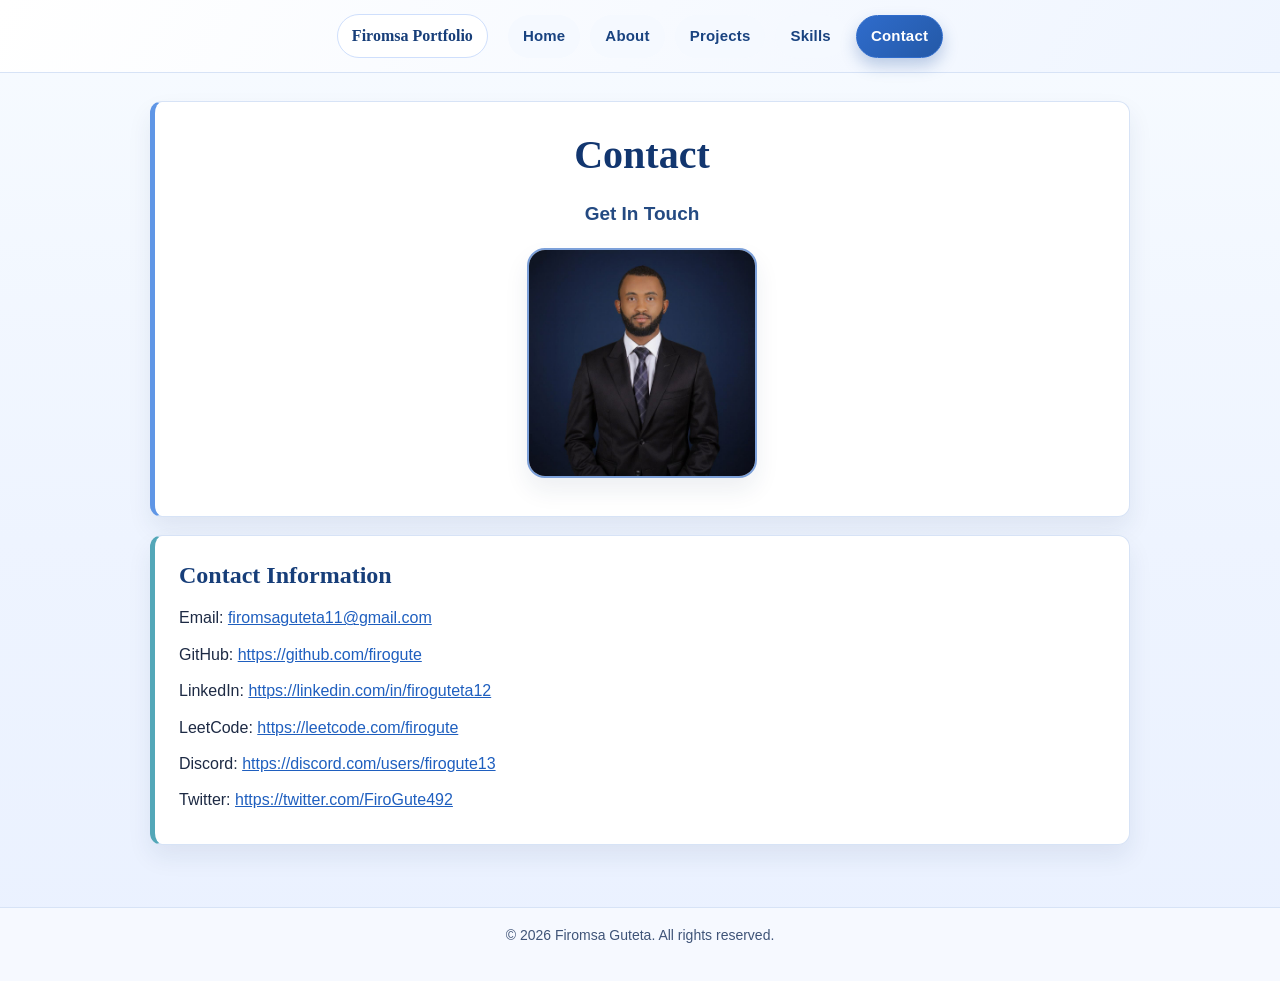
==== contact.html @ 27457bf6 "Add initial portfolio website structure with CSS styling - Created index.html for the main portfolio" ====
<!doctype html>
<html lang="en">
  <head>
    <meta charset="UTF-8" />
    <meta name="viewport" content="width=device-width, initial-scale=1.0" />
    <title>Contact | Firomsa Guteta</title>
    <link rel="stylesheet" href="contact.css" />
  </head>
  <body>
    <header class="site-header">
      <div class="container">
        <nav class="site-nav" aria-label="Main Navigation">
          <span class="nav-brand">Firomsa Portfolio</span>
          <a href="index.html">Home</a>
          <a href="about.html">About</a>
          <a href="projects.html">Projects</a>
          <a href="skills.html">Skills</a>
          <a class="active" href="contact.html">Contact</a>
        </nav>
      </div>
    </header>

    <main class="container">
      <section class="intro">
        <h1>Contact</h1>
        <h2>Get In Touch</h2>
        <div class="profile-photo-box">
          <img
            class="profile-photo"
            src="images/profile.jpg"
            alt="Firomsa Guteta profile photo"
          />
        </div>
        <p class="photo-help"></p>
      </section>

      <section>
        <h3>Contact Information</h3>
        <p>
          Email:
          <a href="mailto:firomsaguteta11@gmail.com"
            >firomsaguteta11@gmail.com</a
          >
        </p>
        <p>
          GitHub:
          <a
            href="https://github.com/firogute"
            target="_blank"
            rel="noopener noreferrer"
            >https://github.com/firogute</a
          >
        </p>
        <p>
          LinkedIn:
          <a
            href="https://linkedin.com/in/firoguteta12"
            target="_blank"
            rel="noopener noreferrer"
            >https://linkedin.com/in/firoguteta12</a
          >
        </p>
        <p>
          LeetCode:
          <a
            href="https://leetcode.com/firogute"
            target="_blank"
            rel="noopener noreferrer"
            >https://leetcode.com/firogute</a
          >
        </p>
        <p>
          Discord:
          <a
            href="https://discord.com/users/firogute13"
            target="_blank"
            rel="noopener noreferrer"
            >https://discord.com/users/firogute13</a
          >
        </p>
        <p>
          Twitter:
          <a
            href="https://twitter.com/FiroGute492"
            target="_blank"
            rel="noopener noreferrer"
            >https://twitter.com/FiroGute492</a
          >
        </p>
      </section>
    </main>

    <footer>
      <div class="container">
        <p>&copy; 2026 Firomsa Guteta. All rights reserved.</p>
      </div>
    </footer>
  </body>
</html>
---- contact.css ----
:root {
  --bg-main: #eef4ff;
  --bg-accent: #f7fbff;
  --card-bg: #ffffff;
  --card-muted: #f8fbff;
  --text-main: #1d2a44;
  --text-muted: #4f5f7a;
  --primary: #1f5fbf;
  --primary-dark: #174891;
  --border-soft: #d7e3f6;
  --shadow-soft: 0 12px 24px rgba(22, 48, 94, 0.08);
  --shadow-hover: 0 16px 28px rgba(22, 48, 94, 0.16);
  --font-body: "Segoe UI", Tahoma, Geneva, Verdana, sans-serif;
  --font-heading: "Georgia", "Times New Roman", Times, serif;
  --font-nav: "Trebuchet MS", "Segoe UI", sans-serif;
}

* {
  box-sizing: border-box;
}

body {
  margin: 0;
  padding: 0;
  background: linear-gradient(
    180deg,
    var(--bg-accent) 0%,
    var(--bg-main) 55%,
    #eaf1ff 100%
  );
  color: var(--text-main);
  font-family: var(--font-body);
  line-height: 1.65;
}

.container {
  width: 92%;
  max-width: 980px;
  margin: 0 auto;
}

.site-header {
  border-bottom: 1px solid var(--border-soft);
  padding: 14px 0;
  background: linear-gradient(120deg, #ffffff 0%, #eff5ff 100%);
  backdrop-filter: blur(6px);
  position: sticky;
  top: 0;
  z-index: 20;
}

.site-nav {
  display: flex;
  align-items: center;
  justify-content: center;
  flex-wrap: wrap;
  gap: 10px;
}

.nav-brand {
  margin-right: 10px;
  padding: 8px 14px;
  border-radius: 999px;
  border: 1px solid #cfdffc;
  background: #ffffff;
  color: #173e79;
  font-family: var(--font-heading);
  font-size: 16px;
  font-weight: 700;
}

.site-nav a {
  color: #194380;
  text-decoration: none;
  margin: 0;
  padding: 8px 14px;
  border-radius: 999px;
  border: 1px solid transparent;
  background: #f5f9ff;
  font-size: 15px;
  font-weight: 700;
  font-family: var(--font-nav);
  letter-spacing: 0.2px;
  transition: transform 0.18s ease, box-shadow 0.18s ease, background 0.18s ease,
    border-color 0.18s ease, color 0.18s ease;
}

.site-nav a:hover {
  color: #0f356b;
  background: #e9f2ff;
  border-color: #b5cdf6;
  box-shadow: 0 8px 16px rgba(22, 48, 94, 0.12);
  transform: translateY(-1px);
  text-decoration: none;
}

.site-nav a.active {
  color: #ffffff;
  background: linear-gradient(135deg, #2f6ccc, #2459a7);
  border-color: #2f6ccc;
  box-shadow: 0 8px 16px rgba(35, 86, 163, 0.28);
}

main {
  padding: 28px 0 44px;
}

.intro {
  text-align: center;
}

.intro h1 {
  margin: 0;
  font-family: var(--font-heading);
  font-size: 40px;
  font-weight: 700;
  color: #12366f;
}

.intro h2 {
  margin: 10px 0 18px;
  font-size: 19px;
  font-weight: 700;
  color: #244a82;
  font-family: var(--font-nav);
}

.profile-photo-box {
  width: 230px;
  height: 230px;
  margin: 0 auto 18px;
  border: 2px solid #7ca0d9;
  border-radius: 18px;
  background: #f2f7ff;
  display: flex;
  justify-content: center;
  align-items: center;
  overflow: hidden;
  box-shadow: var(--shadow-soft);
}

.profile-photo {
  width: 100%;
  height: 100%;
  object-fit: cover;
}

.photo-help {
  margin: 0 8px 14px;
  color: var(--text-muted);
  font-size: 13px;
  text-align: center;
}

section {
  margin: 0 0 18px;
  padding: 20px 24px;
  border: 1px solid var(--border-soft);
  border-left: 5px solid #79a7ee;
  border-radius: 12px;
  background: var(--card-bg);
  box-shadow: var(--shadow-soft);
  transition:
    transform 0.22s ease,
    box-shadow 0.22s ease,
    border-color 0.22s ease;
}

section:nth-of-type(odd) {
  border-left-color: #5f96e6;
}

section:nth-of-type(even) {
  border-left-color: #53a7b8;
}

section:hover {
  transform: translateY(-4px);
  box-shadow: var(--shadow-hover);
  border-color: #9bbcf0;
}

section h3 {
  margin-top: 0;
  margin-bottom: 10px;
  font-size: 24px;
  font-family: var(--font-heading);
  color: #173e79;
}

p {
  margin: 0 0 10px;
}

ul {
  margin: 0;
  padding-left: 0;
  list-style: none;
  display: grid;
  gap: 10px;
  grid-template-columns: repeat(auto-fit, minmax(230px, 1fr));
}

li {
  margin-bottom: 0;
  background: var(--card-muted);
  border: 1px solid #d3e2fa;
  border-radius: 10px;
  padding: 10px 12px;
  box-shadow: 0 6px 14px rgba(22, 48, 94, 0.06);
  transition:
    transform 0.2s ease,
    box-shadow 0.2s ease,
    border-color 0.2s ease;
}

li:hover {
  transform: translateY(-2px);
  box-shadow: 0 10px 18px rgba(22, 48, 94, 0.12);
  border-color: #97b8ec;
}

.skills-grid {
  grid-template-columns: repeat(auto-fit, minmax(180px, 1fr));
  gap: 12px;
}

.skills-grid li {
  min-height: 78px;
  display: flex;
  align-items: center;
  justify-content: center;
  text-align: center;
  padding: 12px;
  border-radius: 12px;
  font-weight: 700;
  font-family: var(--font-nav);
  border: 1px solid transparent;
}

.skill-html {
  background: linear-gradient(135deg, #fff3e6, #ffd6ad);
  border-color: #ffc285;
  color: #8b3d00;
}

.skill-css {
  background: linear-gradient(135deg, #e9f5ff, #b8deff);
  border-color: #8ec9ff;
  color: #0b4672;
}

.skill-python {
  background: linear-gradient(135deg, #f7f6da, #e2dfa2);
  border-color: #d4cf7b;
  color: #625600;
}

.skill-backend {
  background: linear-gradient(135deg, #ecf9ef, #bbeac6);
  border-color: #9ad7a9;
  color: #165827;
}

.skill-problem {
  background: linear-gradient(135deg, #f8edff, #e1c3ff);
  border-color: #cca3f3;
  color: #5b2886;
}

.skill-dsa {
  background: linear-gradient(135deg, #ffeef0, #ffc7d0);
  border-color: #f6a1af;
  color: #7d1c2e;
}

.project-title {
  font-weight: 700;
  color: #1b3c72;
}

a {
  color: var(--primary);
  word-break: break-word;
}

a:hover {
  color: var(--primary-dark);
}

footer {
  border-top: 1px solid var(--border-soft);
  background: #f6f9ff;
  padding: 16px 0 24px;
  text-align: center;
  font-size: 14px;
  color: #3f5478;
}

#contact p,
.contact-row {
  background: var(--card-muted);
  border: 1px solid #d3e2fa;
  border-radius: 10px;
  padding: 10px 12px;
  box-shadow: 0 6px 14px rgba(22, 48, 94, 0.06);
  transition:
    transform 0.2s ease,
    box-shadow 0.2s ease,
    border-color 0.2s ease;
}

#contact p:hover,
.contact-row:hover {
  transform: translateY(-2px);
  box-shadow: 0 10px 18px rgba(22, 48, 94, 0.12);
  border-color: #97b8ec;
}

@media (max-width: 640px) {
  .site-nav a {
    font-size: 14px;
    padding: 7px 11px;
  }

  .nav-brand {
    width: 100%;
    margin-right: 0;
  }

  section {
    padding: 16px;
  }

  .intro h1 {
    font-size: 32px;
  }

  .skills-grid {
    grid-template-columns: 1fr;
  }

  ul {
    grid-template-columns: 1fr;
  }
}
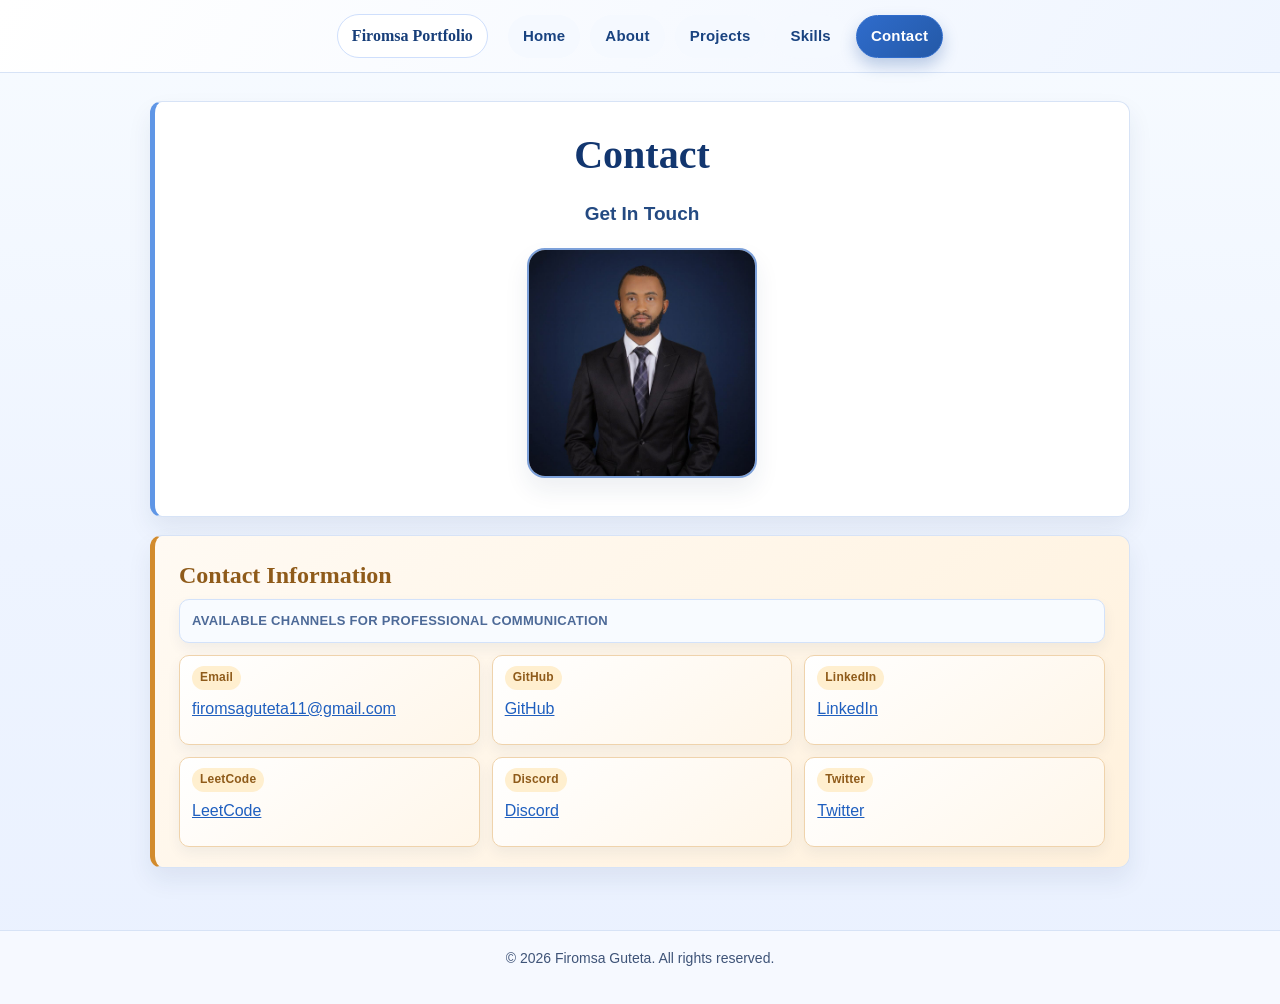
==== commit cd991efd: "Refactor contact section and enhance styling across multiple pages - Updated the contact section in " ====
--- a/contact.html
+++ b/contact.html
@@ -34,59 +34,37 @@
         <p class="photo-help"></p>
       </section>
 
-      <section>
-        <h3>Contact Information</h3>
-        <p>
-          Email:
-          <a href="mailto:firomsaguteta11@gmail.com"
-            >firomsaguteta11@gmail.com</a
-          >
-        </p>
-        <p>
-          GitHub:
-          <a
-            href="https://github.com/firogute"
-            target="_blank"
-            rel="noopener noreferrer"
-            >https://github.com/firogute</a
-          >
-        </p>
-        <p>
-          LinkedIn:
-          <a
-            href="https://linkedin.com/in/firoguteta12"
-            target="_blank"
-            rel="noopener noreferrer"
-            >https://linkedin.com/in/firoguteta12</a
-          >
-        </p>
-        <p>
-          LeetCode:
-          <a
-            href="https://leetcode.com/firogute"
-            target="_blank"
-            rel="noopener noreferrer"
-            >https://leetcode.com/firogute</a
-          >
-        </p>
-        <p>
-          Discord:
-          <a
-            href="https://discord.com/users/firogute13"
-            target="_blank"
-            rel="noopener noreferrer"
-            >https://discord.com/users/firogute13</a
-          >
-        </p>
-        <p>
-          Twitter:
-          <a
-            href="https://twitter.com/FiroGute492"
-            target="_blank"
-            rel="noopener noreferrer"
-            >https://twitter.com/FiroGute492</a
-          >
-        </p>
+      <section id="contact">
+        <div class="section-header">
+          <h3>Contact Information</h3>
+          <p class="section-kicker">Available channels for professional communication</p>
+        </div>
+        <div class="contact-grid">
+          <p class="contact-row">
+            <span class="contact-label">Email</span>
+            <a href="mailto:firomsaguteta11@gmail.com">firomsaguteta11@gmail.com</a>
+          </p>
+          <p class="contact-row">
+            <span class="contact-label">GitHub</span>
+            <a href="https://github.com/firogute" target="_blank" rel="noopener noreferrer">GitHub</a>
+          </p>
+          <p class="contact-row">
+            <span class="contact-label">LinkedIn</span>
+            <a href="https://linkedin.com/in/firoguteta12" target="_blank" rel="noopener noreferrer">LinkedIn</a>
+          </p>
+          <p class="contact-row">
+            <span class="contact-label">LeetCode</span>
+            <a href="https://leetcode.com/firogute" target="_blank" rel="noopener noreferrer">LeetCode</a>
+          </p>
+          <p class="contact-row">
+            <span class="contact-label">Discord</span>
+            <a href="https://discord.com/users/firogute13" target="_blank" rel="noopener noreferrer">Discord</a>
+          </p>
+          <p class="contact-row">
+            <span class="contact-label">Twitter</span>
+            <a href="https://twitter.com/FiroGute492" target="_blank" rel="noopener noreferrer">Twitter</a>
+          </p>
+        </div>
       </section>
     </main>
 
--- a/contact.css
+++ b/contact.css
@@ -81,8 +81,12 @@
   font-weight: 700;
   font-family: var(--font-nav);
   letter-spacing: 0.2px;
-  transition: transform 0.18s ease, box-shadow 0.18s ease, background 0.18s ease,
-    border-color 0.18s ease, color 0.18s ease;
+  transition:
+    transform 0.18s ease,
+    box-shadow 0.18s ease,
+    background 0.18s ease,
+    border-color 0.18s ease,
+    color 0.18s ease;
 }
 
 .site-nav a:hover {
@@ -180,6 +184,86 @@
   border-color: #9bbcf0;
 }
 
+#about {
+  border-left-color: #4f7ed9;
+  background: linear-gradient(145deg, #f8fbff, #eaf2ff);
+}
+
+#about h3 {
+  color: #224d92;
+}
+
+#about .about-card {
+  border-color: #bdd4f7;
+  background: linear-gradient(145deg, #ffffff, #edf4ff);
+}
+
+#skills {
+  border-left-color: #3ea178;
+  background: linear-gradient(145deg, #f5fffb, #e6f8f0);
+}
+
+#skills h3 {
+  color: #1f7a57;
+}
+
+#projects {
+  border-left-color: #7861d9;
+  background: linear-gradient(145deg, #faf8ff, #ede8ff);
+}
+
+#projects h3 {
+  color: #4d3ba3;
+}
+
+#projects .project-card {
+  border-color: #cfc3f8;
+  background: linear-gradient(145deg, #ffffff, #f1edff);
+}
+
+#projects .project-badge {
+  background: #ede7ff;
+  color: #4b389f;
+}
+
+#education {
+  border-left-color: #2e99a7;
+  background: linear-gradient(145deg, #f5fdff, #e4f4f7);
+}
+
+#education h3 {
+  color: #1e6e79;
+}
+
+#education .education-card {
+  border-color: #b7e1e8;
+  border-left-color: #2e99a7;
+  background: linear-gradient(145deg, #ffffff, #eaf8fb);
+}
+
+#education .edu-status {
+  background: #2e99a7;
+}
+
+#contact {
+  border-left-color: #d28b2d;
+  background: linear-gradient(145deg, #fffaf3, #fff1dc);
+}
+
+#contact h3 {
+  color: #8f5b1a;
+}
+
+#contact .contact-row {
+  border-color: #efd3ac;
+  background: linear-gradient(145deg, #ffffff, #fff6e9);
+}
+
+#contact .contact-label {
+  background: #ffefcf;
+  color: #8f5b1a;
+}
+
 section h3 {
   margin-top: 0;
   margin-bottom: 10px;
@@ -188,8 +272,87 @@
   color: #173e79;
 }
 
+.section-header {
+  margin-bottom: 12px;
+}
+
+.section-header h3 {
+  margin-bottom: 4px;
+}
+
+.section-kicker {
+  margin: 0;
+  color: #4d6a98;
+  font-size: 13px;
+  font-weight: 700;
+  letter-spacing: 0.3px;
+  text-transform: uppercase;
+  font-family: var(--font-nav);
+}
+
 p {
   margin: 0 0 10px;
+}
+
+.section-lead {
+  font-size: 16px;
+  color: #2a4776;
+  margin-bottom: 14px;
+}
+
+.about-grid {
+  display: grid;
+  grid-template-columns: repeat(auto-fit, minmax(240px, 1fr));
+  gap: 14px;
+}
+
+.about-card {
+  border: 1px solid #cfe0f8;
+  background: linear-gradient(145deg, #f7fbff, #eaf3ff);
+  border-radius: 12px;
+  padding: 14px;
+  box-shadow: 0 8px 16px rgba(22, 48, 94, 0.08);
+}
+
+.about-card h4 {
+  margin: 0 0 8px;
+  color: #1c467f;
+  font-size: 18px;
+  font-family: var(--font-nav);
+}
+
+.education-card {
+  border: 1px solid #c7dbfa;
+  border-left: 6px solid #2f6ccc;
+  border-radius: 12px;
+  background: linear-gradient(145deg, #f8fbff, #e8f2ff);
+  padding: 16px;
+  box-shadow: 0 10px 18px rgba(22, 48, 94, 0.1);
+}
+
+.edu-degree {
+  margin: 0 0 10px;
+  font-size: 18px;
+  font-family: var(--font-heading);
+  color: #173e79;
+  font-weight: 700;
+}
+
+.edu-status {
+  display: inline-block;
+  margin: 0 0 12px;
+  padding: 6px 12px;
+  border-radius: 999px;
+  background: #2f6ccc;
+  color: #ffffff;
+  font-weight: 700;
+  font-size: 13px;
+  font-family: var(--font-nav);
+}
+
+.edu-note {
+  margin: 0;
+  color: #355486;
 }
 
 ul {
@@ -274,9 +437,49 @@
   color: #7d1c2e;
 }
 
+.project-grid {
+  display: grid;
+  grid-template-columns: repeat(auto-fit, minmax(230px, 1fr));
+  gap: 12px;
+}
+
+.project-card {
+  margin: 0;
+  border: 1px solid #cfe0f8;
+  border-radius: 12px;
+  padding: 14px;
+  background: linear-gradient(145deg, #f8fbff, #ebf3ff);
+  box-shadow: 0 8px 16px rgba(22, 48, 94, 0.08);
+  transition:
+    transform 0.2s ease,
+    box-shadow 0.2s ease,
+    border-color 0.2s ease;
+}
+
+.project-card:hover {
+  transform: translateY(-2px);
+  box-shadow: 0 12px 22px rgba(22, 48, 94, 0.14);
+  border-color: #a8c5f3;
+}
+
+.project-badge {
+  display: inline-block;
+  margin: 0 0 8px;
+  padding: 3px 10px;
+  border-radius: 999px;
+  background: #e6f0ff;
+  color: #1f4b8a;
+  font-size: 12px;
+  font-weight: 700;
+  font-family: var(--font-nav);
+}
+
 .project-title {
+  margin: 0 0 8px;
   font-weight: 700;
   color: #1b3c72;
+  font-family: var(--font-heading);
+  font-size: 20px;
 }
 
 a {
@@ -310,6 +513,33 @@
     border-color 0.2s ease;
 }
 
+.contact-grid {
+  display: grid;
+  grid-template-columns: repeat(auto-fit, minmax(260px, 1fr));
+  gap: 12px;
+}
+
+.contact-row {
+  margin: 0;
+  display: flex;
+  flex-direction: column;
+  gap: 6px;
+  min-height: 90px;
+}
+
+.contact-label {
+  display: inline-block;
+  width: fit-content;
+  padding: 2px 8px;
+  border-radius: 999px;
+  background: #e8f1ff;
+  color: #1f4b8a;
+  font-size: 12px;
+  font-weight: 700;
+  font-family: var(--font-nav);
+  letter-spacing: 0.2px;
+}
+
 #contact p:hover,
 .contact-row:hover {
   transform: translateY(-2px);
@@ -343,4 +573,10 @@
   ul {
     grid-template-columns: 1fr;
   }
-}
+
+  .about-grid,
+  .contact-grid,
+  .project-grid {
+    grid-template-columns: 1fr;
+  }
+}
